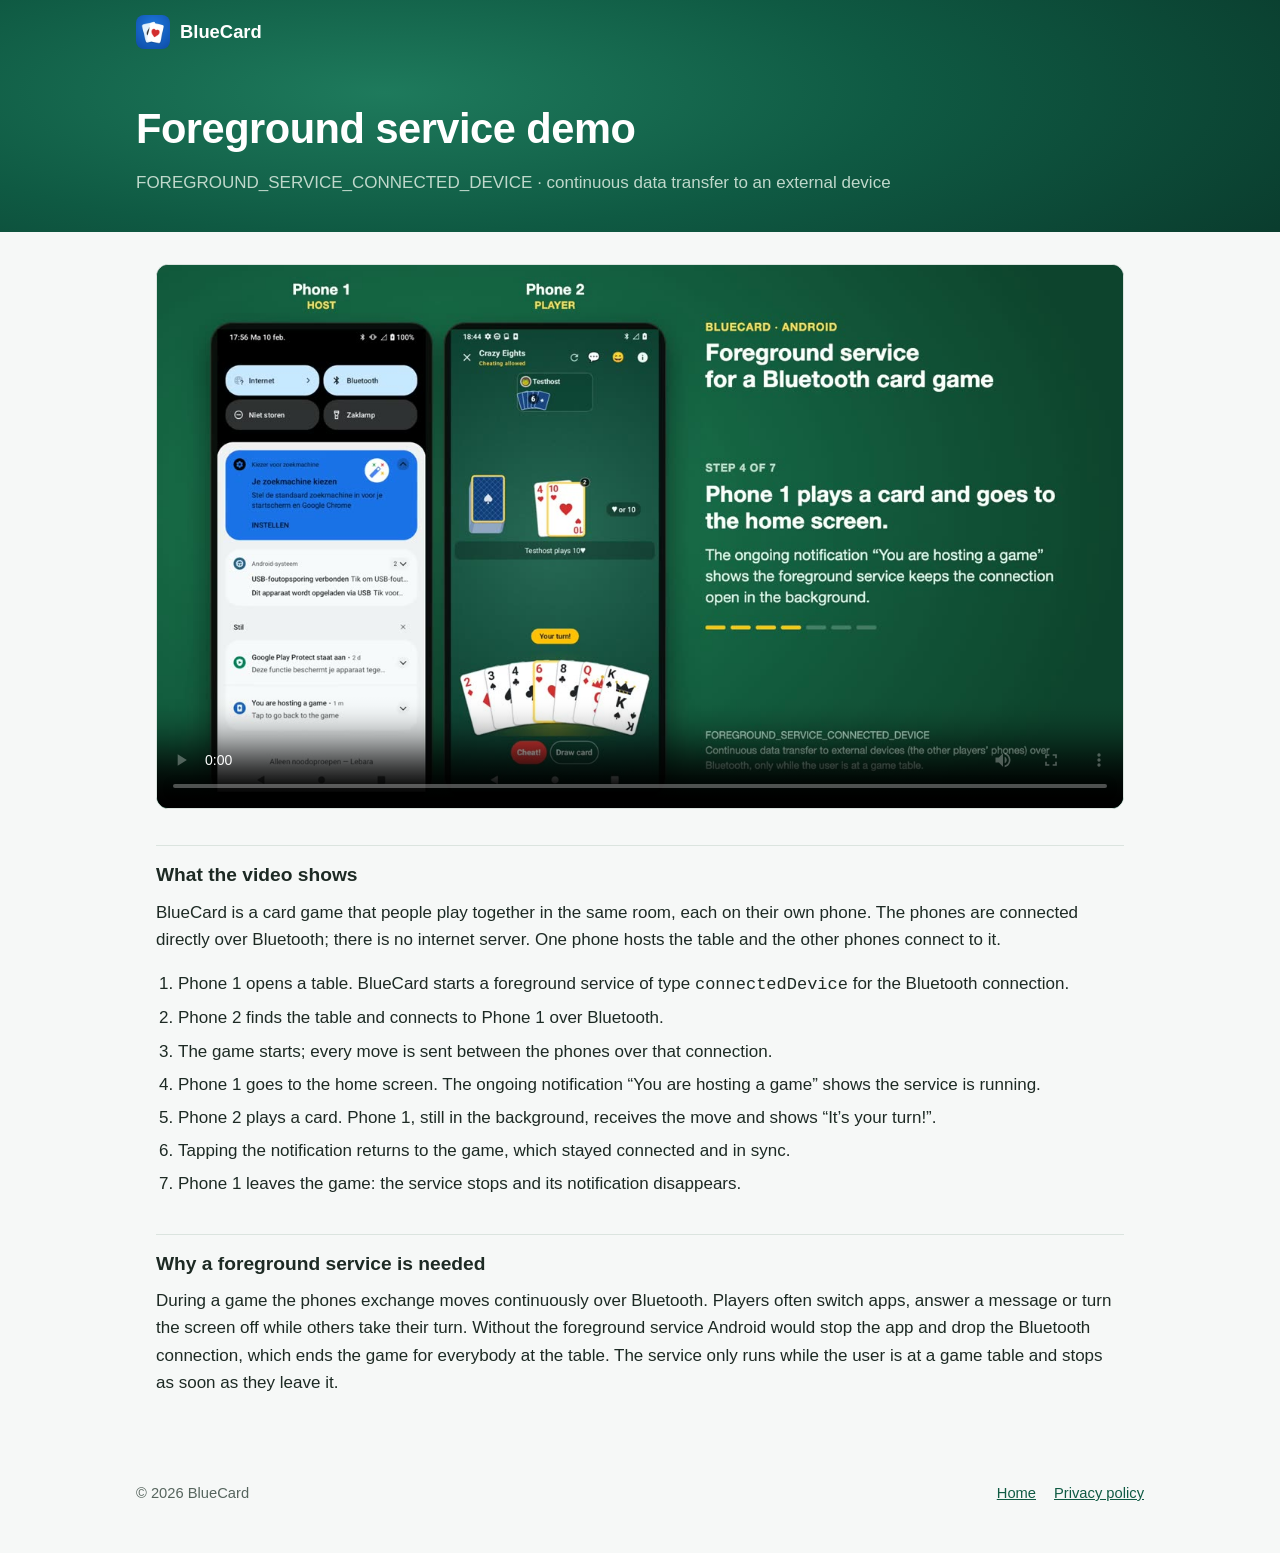
==== foreground-video/index.html @ ecf524cd "Foreground service demo video for the Play Console declaration Co-Authored-By: Claude Opus 5.5 <nore" ====
<!doctype html>
<html lang="en">
<head>
<meta charset="utf-8">
<meta name="viewport" content="width=device-width, initial-scale=1">
<title>Foreground Service Demo · BlueCard</title>
<meta name="description" content="How BlueCard uses the FOREGROUND_SERVICE_CONNECTED_DEVICE permission for Bluetooth card games.">
<meta name="robots" content="noindex">
<meta name="theme-color" content="#0F5A43">
<link rel="icon" type="image/png" href="../assets/favicon.png">
<link rel="stylesheet" href="../assets/site.css">
<style>
  video { width: 100%; height: auto; display: block; border-radius: 12px; border: 1px solid var(--line); background: #0A3D2E; }
  .doc ol { padding-left: 22px; }
</style>
</head>
<body>
<header class="top">
  <div class="wrap">
    <a class="brand" href="../"><img src="../assets/icon-192.png" alt="">BlueCard</a>
  </div>
</header>
<div class="doc-head">
  <div class="wrap">
    <h1>Foreground service demo</h1>
    <p>FOREGROUND_SERVICE_CONNECTED_DEVICE · continuous data transfer to an external device</p>
  </div>
</div>
<main class="wrap doc" style="max-width:1000px">
  <video controls playsinline preload="metadata" poster="poster.jpg">
    <source src="bluecard-foreground-service-demo.mp4" type="video/mp4">
    <a href="bluecard-foreground-service-demo.mp4">Download the video (MP4)</a>
  </video>

  <h2>What the video shows</h2>
  <p>BlueCard is a card game that people play together in the same room, each on their own phone. The phones are
  connected directly over Bluetooth; there is no internet server. One phone hosts the table and the other phones
  connect to it.</p>
  <ol>
    <li>Phone 1 opens a table. BlueCard starts a foreground service of type <code>connectedDevice</code> for the Bluetooth connection.</li>
    <li>Phone 2 finds the table and connects to Phone 1 over Bluetooth.</li>
    <li>The game starts; every move is sent between the phones over that connection.</li>
    <li>Phone 1 goes to the home screen. The ongoing notification “You are hosting a game” shows the service is running.</li>
    <li>Phone 2 plays a card. Phone 1, still in the background, receives the move and shows “It’s your turn!”.</li>
    <li>Tapping the notification returns to the game, which stayed connected and in sync.</li>
    <li>Phone 1 leaves the game: the service stops and its notification disappears.</li>
  </ol>

  <h2>Why a foreground service is needed</h2>
  <p>During a game the phones exchange moves continuously over Bluetooth. Players often switch apps, answer a
  message or turn the screen off while others take their turn. Without the foreground service Android would stop
  the app and drop the Bluetooth connection, which ends the game for everybody at the table. The service only runs
  while the user is at a game table and stops as soon as they leave it.</p>
</main>
<footer>
  <div class="wrap">
    <span>© 2026 BlueCard</span>
    <nav><a href="../">Home</a><a href="../privacy/">Privacy policy</a></nav>
  </div>
</footer>
</body>
</html>
---- assets/site.css ----
:root {
  --felt-1: #1E7A5C;
  --felt-2: #0F5A43;
  --felt-3: #0A3D2E;
  --on-felt: #F1F8F4;
  --on-felt-muted: #BFD8CB;
  --gold: #FFD54F;
  --gold-strong: #FFC107;
  --card: #ffffff;
  --ink: #1B1B1B;
  --red: #D32F2F;
  --page: #f6f8f7;
  --text: #1d2a24;
  --muted: #56655e;
  --line: #dbe4df;
  --box: #ffffff;
  --link: #0F5A43;
}
@media (prefers-color-scheme: dark) {
  :root:not([data-theme="light"]) {
    --page: #0c1512;
    --text: #e5efe9;
    --muted: #9fb3a9;
    --line: #22332c;
    --box: #12201b;
    --link: #8fd6b6;
  }
}
:root[data-theme="dark"] {
  --page: #0c1512;
  --text: #e5efe9;
  --muted: #9fb3a9;
  --line: #22332c;
  --box: #12201b;
  --link: #8fd6b6;
}

* { box-sizing: border-box; }
html { -webkit-text-size-adjust: 100%; }
body {
  margin: 0;
  background: var(--page);
  color: var(--text);
  font: 17px/1.6 -apple-system, BlinkMacSystemFont, "Segoe UI", Roboto, "Helvetica Neue", Arial, sans-serif;
}
a { color: var(--link); }
img { max-width: 100%; height: auto; display: block; }
.wrap { max-width: 1040px; margin: 0 auto; padding: 0 16px; }

/* Top bar */
.top { position: absolute; top: 0; left: 0; right: 0; z-index: 2; }
.top .wrap { display: flex; align-items: center; justify-content: space-between; height: 64px; }
.brand { display: flex; align-items: center; gap: 10px; color: #fff; text-decoration: none; font-weight: 800; font-size: 1.15rem; }
.brand img { width: 34px; height: 34px; border-radius: 8px; }
.lang { color: var(--on-felt-muted); font-size: .95rem; }
.lang a { color: #fff; text-decoration: none; font-weight: 600; }
.lang a[aria-current] { color: var(--gold); }

/* Hero */
.hero {
  background: radial-gradient(ellipse 80% 100% at 30% 40%, var(--felt-1) 0%, var(--felt-2) 45%, var(--felt-3) 100%);
  color: var(--on-felt);
  padding: 104px 0 72px;
  overflow: hidden;
}
.hero .wrap { display: grid; grid-template-columns: 1.1fr .9fr; gap: 40px; align-items: center; }
.hero h1 { margin: 0; font-size: clamp(2.6rem, 7vw, 4.4rem); font-weight: 900; letter-spacing: -1.5px; line-height: 1.05; color: #fff; }
.games { margin: 12px 0 0; color: var(--gold); font-weight: 700; font-size: 1.2rem; }
.lead { margin: 18px 0 0; font-size: 1.2rem; color: var(--on-felt); max-width: 30em; }
.cta { margin-top: 28px; display: flex; flex-wrap: wrap; gap: 14px; align-items: center; }
.badge img { height: 62px; width: auto; margin: -9px; }
.soon { font-size: .95rem; color: var(--on-felt-muted); padding: 8px 16px; border-radius: 999px; border: 1.5px solid rgba(255,255,255,.3); }
.phone { justify-self: center; width: min(300px, 100%); border-radius: 28px; padding: 9px; background: #0b0f0d; box-shadow: 0 30px 60px rgba(0,0,0,.45); transform: rotate(3deg); }
.phone img { border-radius: 20px; }

/* Sections */
section { padding: 64px 0; }
section h2 { margin: 0 0 8px; font-size: 1.8rem; letter-spacing: -.5px; }
.sub { margin: 0 0 28px; color: var(--muted); }
.features { display: grid; grid-template-columns: repeat(3, 1fr); gap: 18px; }
.feature { background: var(--box); border: 1px solid var(--line); border-radius: 14px; padding: 20px; }
.feature .ic { font-size: 1.6rem; line-height: 1; }
.feature h3 { margin: 10px 0 4px; font-size: 1.05rem; }
.feature p { margin: 0; color: var(--muted); font-size: .97rem; }

.gamelist { display: grid; grid-template-columns: repeat(4, 1fr); gap: 18px; }
.game { background: var(--box); border: 1px solid var(--line); border-radius: 14px; padding: 18px; }
.game .suit { font-size: 1.5rem; font-weight: 800; }
.game .suit.r { color: var(--red); }
.game h3 { margin: 6px 0 4px; font-size: 1.05rem; }
.game p { margin: 0; color: var(--muted); font-size: .95rem; }

.shots { display: flex; gap: 16px; overflow-x: auto; scroll-snap-type: x mandatory; padding: 4px 2px 16px; }
.shots img { flex: 0 0 auto; width: 220px; border-radius: 16px; border: 1px solid var(--line); scroll-snap-align: start; }

.band { background: var(--box); border-top: 1px solid var(--line); border-bottom: 1px solid var(--line); text-align: center; }
.band .cta { justify-content: center; }
.band .badge img { margin: -9px auto; }
.band .soon { color: var(--muted); border-color: var(--line); }

footer { padding: 32px 0 48px; color: var(--muted); font-size: .92rem; }
footer .wrap { display: flex; flex-wrap: wrap; gap: 8px 22px; justify-content: space-between; }
footer nav { display: flex; flex-wrap: wrap; gap: 8px 18px; }

/* Text pages (privacy) */
.doc-head { background: radial-gradient(ellipse 80% 120% at 30% 40%, var(--felt-1) 0%, var(--felt-2) 50%, var(--felt-3) 100%); color: #fff; padding: 96px 0 36px; }
.doc-head h1 { margin: 0; font-size: clamp(2rem, 5vw, 2.6rem); letter-spacing: -.5px; }
.doc-head p { margin: 6px 0 0; color: var(--on-felt-muted); }
.doc { max-width: 760px; padding-top: 32px; padding-bottom: 48px; }
.doc h2 { font-size: 1.2rem; margin: 36px 0 8px; padding-top: 14px; border-top: 1px solid var(--line); }
.doc p, .doc li { margin: 6px 0; }
.doc ul { padding-left: 22px; }
.summary { background: var(--box); border: 1px solid var(--line); border-radius: 12px; padding: 14px 20px; }
.doc table { border-collapse: collapse; width: 100%; margin: 10px 0; font-size: .96rem; }
.doc th, .doc td { text-align: left; vertical-align: top; padding: 8px 10px; border-bottom: 1px solid var(--line); }
.doc th { color: var(--muted); font-weight: 600; }

@media (max-width: 860px) {
  .hero { padding-top: 88px; }
  .hero .wrap { grid-template-columns: 1fr; }
  .phone { width: 230px; transform: none; }
  .features { grid-template-columns: 1fr 1fr; }
  .gamelist { grid-template-columns: 1fr 1fr; }
}
@media (max-width: 560px) {
  .features, .gamelist { grid-template-columns: 1fr; }
  .shots img { width: 180px; }
  .doc table, .doc thead, .doc tbody, .doc tr, .doc th, .doc td { display: block; }
  .doc thead { display: none; }
  .doc td { border: 0; padding: 2px 0; }
  .doc td:first-child { font-weight: 600; }
  .doc tr { border-bottom: 1px solid var(--line); padding: 8px 0; }
}
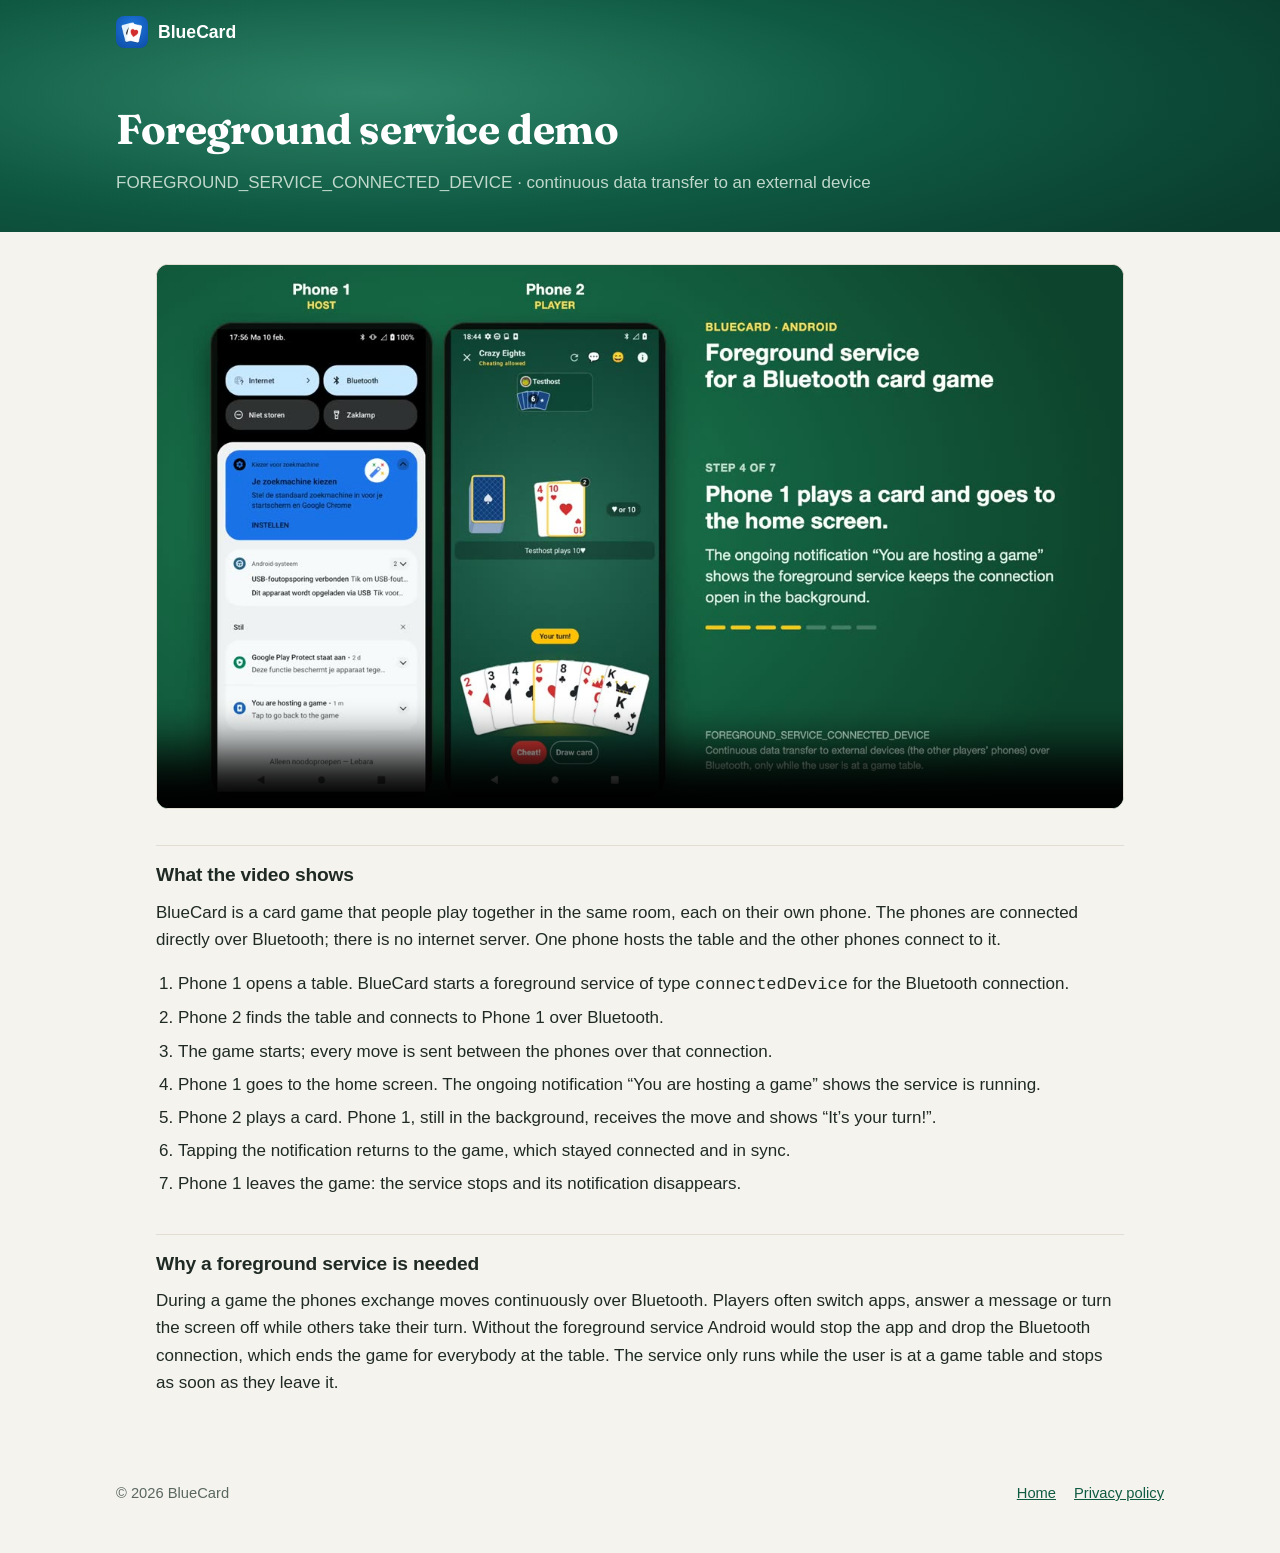
==== commit 179dcffa: "New landing page: one real in-app screenshot with the logo cards, how it works, pick-a-game, no emoj" ====
--- a/foreground-video/index.html
+++ b/foreground-video/index.html
@@ -8,6 +8,7 @@
 <meta name="robots" content="noindex">
 <meta name="theme-color" content="#0F5A43">
 <link rel="icon" type="image/png" href="../assets/favicon.png">
+<link href="https://fonts.googleapis.com/css2?family=Fraunces:opsz,wght@9..144,700&display=swap" rel="stylesheet">
 <link rel="stylesheet" href="../assets/site.css">
 <style>
   video { width: 100%; height: auto; display: block; border-radius: 12px; border: 1px solid var(--line); background: #0A3D2E; }
@@ -20,7 +21,7 @@
     <a class="brand" href="../"><img src="../assets/icon-192.png" alt="">BlueCard</a>
   </div>
 </header>
-<div class="doc-head">
+<div class="doc-head felt">
   <div class="wrap">
     <h1>Foreground service demo</h1>
     <p>FOREGROUND_SERVICE_CONNECTED_DEVICE · continuous data transfer to an external device</p>
--- a/assets/site.css
+++ b/assets/site.css
@@ -1,3 +1,4 @@
+/* BlueCard website. Felt green, real cards, real screenshots. */
 :root {
   --felt-1: #1E7A5C;
   --felt-2: #0F5A43;
@@ -6,128 +7,176 @@
   --on-felt-muted: #BFD8CB;
   --gold: #FFD54F;
   --gold-strong: #FFC107;
-  --card: #ffffff;
   --ink: #1B1B1B;
   --red: #D32F2F;
-  --page: #f6f8f7;
-  --text: #1d2a24;
-  --muted: #56655e;
-  --line: #dbe4df;
+  --page: #f5f3ee;
+  --text: #1f2a25;
+  --muted: #5a6761;
+  --line: #e2ddd2;
   --box: #ffffff;
   --link: #0F5A43;
+  --display: "Fraunces", Georgia, "Times New Roman", serif;
+  --body: -apple-system, BlinkMacSystemFont, "Segoe UI", Roboto, "Helvetica Neue", Arial, sans-serif;
 }
 @media (prefers-color-scheme: dark) {
   :root:not([data-theme="light"]) {
-    --page: #0c1512;
-    --text: #e5efe9;
-    --muted: #9fb3a9;
+    --page: #0d1512;
+    --text: #e6eee9;
+    --muted: #9db0a6;
     --line: #22332c;
-    --box: #12201b;
+    --box: #14211c;
     --link: #8fd6b6;
   }
 }
 :root[data-theme="dark"] {
-  --page: #0c1512;
-  --text: #e5efe9;
-  --muted: #9fb3a9;
+  --page: #0d1512;
+  --text: #e6eee9;
+  --muted: #9db0a6;
   --line: #22332c;
-  --box: #12201b;
+  --box: #14211c;
   --link: #8fd6b6;
 }
 
 * { box-sizing: border-box; }
 html { -webkit-text-size-adjust: 100%; }
-body {
-  margin: 0;
-  background: var(--page);
-  color: var(--text);
-  font: 17px/1.6 -apple-system, BlinkMacSystemFont, "Segoe UI", Roboto, "Helvetica Neue", Arial, sans-serif;
-}
+body { margin: 0; background: var(--page); color: var(--text); font: 17px/1.6 var(--body); }
 a { color: var(--link); }
 img { max-width: 100%; height: auto; display: block; }
-.wrap { max-width: 1040px; margin: 0 auto; padding: 0 16px; }
+.wrap { max-width: 1080px; margin: 0 auto; padding: 0 16px; }
+h1, h2, h3 { font-family: var(--display); font-weight: 700; letter-spacing: -0.01em; }
 
 /* Top bar */
-.top { position: absolute; top: 0; left: 0; right: 0; z-index: 2; }
+.top { position: absolute; top: 0; left: 0; right: 0; z-index: 3; }
 .top .wrap { display: flex; align-items: center; justify-content: space-between; height: 64px; }
-.brand { display: flex; align-items: center; gap: 10px; color: #fff; text-decoration: none; font-weight: 800; font-size: 1.15rem; }
-.brand img { width: 34px; height: 34px; border-radius: 8px; }
+.brand { display: flex; align-items: center; gap: 10px; color: #fff; text-decoration: none; font-weight: 700; font-size: 1.1rem; }
+.brand img { width: 32px; height: 32px; border-radius: 8px; }
 .lang { color: var(--on-felt-muted); font-size: .95rem; }
 .lang a { color: #fff; text-decoration: none; font-weight: 600; }
 .lang a[aria-current] { color: var(--gold); }
 
+/* Felt */
+.felt {
+  background:
+    radial-gradient(ellipse 70% 90% at 28% 40%, rgba(255,255,255,.07), transparent 60%),
+    radial-gradient(ellipse 80% 100% at 30% 40%, var(--felt-1) 0%, var(--felt-2) 50%, var(--felt-3) 100%);
+  color: var(--on-felt);
+}
+
 /* Hero */
-.hero {
-  background: radial-gradient(ellipse 80% 100% at 30% 40%, var(--felt-1) 0%, var(--felt-2) 45%, var(--felt-3) 100%);
-  color: var(--on-felt);
-  padding: 104px 0 72px;
-  overflow: hidden;
+.hero { padding: 112px 0 88px; overflow: hidden; }
+.hero .wrap { display: grid; grid-template-columns: 1.05fr .95fr; gap: 48px; align-items: center; }
+.hero h1 { margin: 0; font-size: clamp(2.8rem, 7vw, 4.6rem); line-height: 1; color: #fff; }
+.hero .games { margin: 16px 0 0; color: var(--gold); font-weight: 650; font-size: 1.1rem; }
+.hero .lead { margin: 18px 0 0; font-size: 1.2rem; max-width: 28em; color: var(--on-felt); }
+.cta { margin-top: 30px; display: flex; flex-wrap: wrap; gap: 14px; align-items: center; }
+.badge img { height: 60px; width: auto; margin: -9px; }
+.soon { font-size: .95rem; color: var(--on-felt-muted); }
+
+/* A phone with a real screenshot; the three logo cards lie on the table behind it. */
+.stage { position: relative; justify-self: center; width: min(300px, 78vw); }
+.phone {
+  position: relative; z-index: 2;
+  border-radius: 38px; padding: 10px; background: #0b0f0d;
+  box-shadow: 0 1px 0 rgba(255,255,255,.08) inset, 0 28px 60px rgba(0,0,0,.45);
 }
-.hero .wrap { display: grid; grid-template-columns: 1.1fr .9fr; gap: 40px; align-items: center; }
-.hero h1 { margin: 0; font-size: clamp(2.6rem, 7vw, 4.4rem); font-weight: 900; letter-spacing: -1.5px; line-height: 1.05; color: #fff; }
-.games { margin: 12px 0 0; color: var(--gold); font-weight: 700; font-size: 1.2rem; }
-.lead { margin: 18px 0 0; font-size: 1.2rem; color: var(--on-felt); max-width: 30em; }
-.cta { margin-top: 28px; display: flex; flex-wrap: wrap; gap: 14px; align-items: center; }
-.badge img { height: 62px; width: auto; margin: -9px; }
-.soon { font-size: .95rem; color: var(--on-felt-muted); padding: 8px 16px; border-radius: 999px; border: 1.5px solid rgba(255,255,255,.3); }
-.phone { justify-self: center; width: min(300px, 100%); border-radius: 28px; padding: 9px; background: #0b0f0d; box-shadow: 0 30px 60px rgba(0,0,0,.45); transform: rotate(3deg); }
-.phone img { border-radius: 20px; }
+.phone .screen { border-radius: 29px; overflow: hidden; aspect-ratio: 720 / 1454; background: var(--felt-2); }
+.phone .screen img { width: 100%; height: 100%; object-fit: cover; }
+.phone.small { border-radius: 30px; padding: 8px; }
+.phone.small .screen { border-radius: 23px; }
+.table-cards { position: absolute; z-index: 1; left: -44%; bottom: 16%; width: 70%; height: 46%; pointer-events: none; }
+.table-cards .card { position: absolute; width: 46%; }
+.table-cards .card:nth-child(1) { left: 0; top: 18%; transform: rotate(-24deg); }
+.table-cards .card:nth-child(2) { left: 24%; top: 4%; transform: rotate(-9deg); }
+.table-cards .card:nth-child(3) { left: 48%; top: 10%; transform: rotate(7deg); }
+
+/* A playing card drawn in CSS */
+.card {
+  aspect-ratio: 5 / 7; background: #fff; border-radius: 9% / 6.4%; color: var(--ink);
+  box-shadow: 0 10px 24px rgba(0,0,0,.35), 0 0 0 1px rgba(0,0,0,.08);
+  font-family: var(--body); font-weight: 800; position: relative;
+}
+.card.red { color: var(--red); }
+.card .ix { position: absolute; left: 9%; top: 6%; line-height: 1; text-align: center; font-size: clamp(14px, 2.4vw, 22px); }
+.card .ix i { display: block; font-style: normal; font-size: .9em; }
+.card .pip { position: absolute; inset: 0; display: grid; place-items: center; font-size: clamp(30px, 6vw, 56px); }
 
 /* Sections */
-section { padding: 64px 0; }
-section h2 { margin: 0 0 8px; font-size: 1.8rem; letter-spacing: -.5px; }
-.sub { margin: 0 0 28px; color: var(--muted); }
-.features { display: grid; grid-template-columns: repeat(3, 1fr); gap: 18px; }
-.feature { background: var(--box); border: 1px solid var(--line); border-radius: 14px; padding: 20px; }
-.feature .ic { font-size: 1.6rem; line-height: 1; }
-.feature h3 { margin: 10px 0 4px; font-size: 1.05rem; }
-.feature p { margin: 0; color: var(--muted); font-size: .97rem; }
+section { padding: 72px 0; }
+section h2 { margin: 0 0 8px; font-size: clamp(1.8rem, 4vw, 2.4rem); }
+.sub { margin: 0 0 32px; color: var(--muted); max-width: 40em; }
 
-.gamelist { display: grid; grid-template-columns: repeat(4, 1fr); gap: 18px; }
-.game { background: var(--box); border: 1px solid var(--line); border-radius: 14px; padding: 18px; }
-.game .suit { font-size: 1.5rem; font-weight: 800; }
-.game .suit.r { color: var(--red); }
-.game h3 { margin: 6px 0 4px; font-size: 1.05rem; }
-.game p { margin: 0; color: var(--muted); font-size: .95rem; }
+/* How it works */
+.steps { display: grid; grid-template-columns: repeat(3, 1fr); gap: 20px; counter-reset: step; }
+.step { background: var(--box); border: 1px solid var(--line); border-radius: 16px; padding: 22px; }
+.step .n { font-family: var(--display); font-size: 2.2rem; line-height: 1; color: var(--gold-strong); }
+.step h3 { margin: 10px 0 6px; font-size: 1.2rem; }
+.step p { margin: 0; color: var(--muted); }
 
-.shots { display: flex; gap: 16px; overflow-x: auto; scroll-snap-type: x mandatory; padding: 4px 2px 16px; }
-.shots img { flex: 0 0 auto; width: 220px; border-radius: 16px; border: 1px solid var(--line); scroll-snap-align: start; }
+/* Games: pick a card, see it on the phone */
+.games-grid { display: grid; grid-template-columns: 1fr 300px; gap: 48px; align-items: center; }
+.picker { display: grid; grid-template-columns: repeat(2, 1fr); gap: 16px; }
+.pick {
+  all: unset; cursor: pointer; display: grid; grid-template-columns: 54px 1fr; gap: 14px; align-items: start;
+  background: var(--box); border: 1px solid var(--line); border-radius: 16px; padding: 16px; color: var(--text);
+  transition: border-color .15s, transform .15s;
+}
+.pick:hover { transform: translateY(-2px); }
+.pick:focus-visible { outline: 3px solid var(--gold-strong); outline-offset: 2px; }
+.pick[aria-selected="true"] { border-color: var(--gold-strong); box-shadow: 0 0 0 2px var(--gold-strong) inset; }
+.pick .card { width: 54px; }
+.pick .card .ix { font-size: 15px; }
+.pick .card .pip { font-size: 26px; }
+.pick h3 { margin: 2px 0 4px; font-size: 1.15rem; }
+.pick p { margin: 0; color: var(--muted); font-size: .95rem; }
+.pick small { display: block; margin-top: 6px; color: var(--muted); font-size: .85rem; }
 
-.band { background: var(--box); border-top: 1px solid var(--line); border-bottom: 1px solid var(--line); text-align: center; }
+/* Features */
+.features { display: grid; grid-template-columns: repeat(2, 1fr); gap: 14px 40px; margin: 0; padding: 0; list-style: none; }
+.features li { display: grid; grid-template-columns: 28px 1fr; gap: 10px; }
+.features li span { font-size: 1.25rem; line-height: 1.5; color: var(--ink); }
+.features li span.r { color: var(--red); }
+@media (prefers-color-scheme: dark) { :root:not([data-theme="light"]) .features li span:not(.r) { color: var(--on-felt); } }
+.features b { display: block; }
+.features em { font-style: normal; color: var(--muted); }
+
+/* Closing band */
+.band { text-align: center; padding: 64px 0; }
+.band h2 { color: #fff; }
+.band .sub { color: var(--on-felt-muted); margin-left: auto; margin-right: auto; }
 .band .cta { justify-content: center; }
-.band .badge img { margin: -9px auto; }
-.band .soon { color: var(--muted); border-color: var(--line); }
 
 footer { padding: 32px 0 48px; color: var(--muted); font-size: .92rem; }
 footer .wrap { display: flex; flex-wrap: wrap; gap: 8px 22px; justify-content: space-between; }
 footer nav { display: flex; flex-wrap: wrap; gap: 8px 18px; }
 
-/* Text pages (privacy) */
-.doc-head { background: radial-gradient(ellipse 80% 120% at 30% 40%, var(--felt-1) 0%, var(--felt-2) 50%, var(--felt-3) 100%); color: #fff; padding: 96px 0 36px; }
-.doc-head h1 { margin: 0; font-size: clamp(2rem, 5vw, 2.6rem); letter-spacing: -.5px; }
+/* Text pages (privacy, demo) */
+.doc-head { padding: 96px 0 36px; }
+.doc-head h1 { margin: 0; font-size: clamp(2rem, 5vw, 2.6rem); color: #fff; }
 .doc-head p { margin: 6px 0 0; color: var(--on-felt-muted); }
 .doc { max-width: 760px; padding-top: 32px; padding-bottom: 48px; }
-.doc h2 { font-size: 1.2rem; margin: 36px 0 8px; padding-top: 14px; border-top: 1px solid var(--line); }
+.doc h2 { font-family: var(--body); font-size: 1.2rem; margin: 36px 0 8px; padding-top: 14px; border-top: 1px solid var(--line); }
 .doc p, .doc li { margin: 6px 0; }
-.doc ul { padding-left: 22px; }
+.doc ul, .doc ol { padding-left: 22px; }
 .summary { background: var(--box); border: 1px solid var(--line); border-radius: 12px; padding: 14px 20px; }
 .doc table { border-collapse: collapse; width: 100%; margin: 10px 0; font-size: .96rem; }
 .doc th, .doc td { text-align: left; vertical-align: top; padding: 8px 10px; border-bottom: 1px solid var(--line); }
 .doc th { color: var(--muted); font-weight: 600; }
 
 @media (max-width: 860px) {
-  .hero { padding-top: 88px; }
-  .hero .wrap { grid-template-columns: 1fr; }
-  .phone { width: 230px; transform: none; }
-  .features { grid-template-columns: 1fr 1fr; }
-  .gamelist { grid-template-columns: 1fr 1fr; }
+  .hero { padding-top: 96px; }
+  .hero .wrap, .games-grid { grid-template-columns: 1fr; }
+  .stage { width: 240px; margin-top: 8px; }
+  .table-cards { left: -38%; }
+  .steps { grid-template-columns: 1fr; }
+  .games-grid .stage { width: 220px; }
 }
 @media (max-width: 560px) {
-  .features, .gamelist { grid-template-columns: 1fr; }
-  .shots img { width: 180px; }
+  .picker, .features { grid-template-columns: 1fr; }
+  .table-cards { display: none; }
   .doc table, .doc thead, .doc tbody, .doc tr, .doc th, .doc td { display: block; }
   .doc thead { display: none; }
   .doc td { border: 0; padding: 2px 0; }
   .doc td:first-child { font-weight: 600; }
   .doc tr { border-bottom: 1px solid var(--line); padding: 8px 0; }
 }
+@media (prefers-reduced-motion: reduce) { .pick { transition: none; } }
